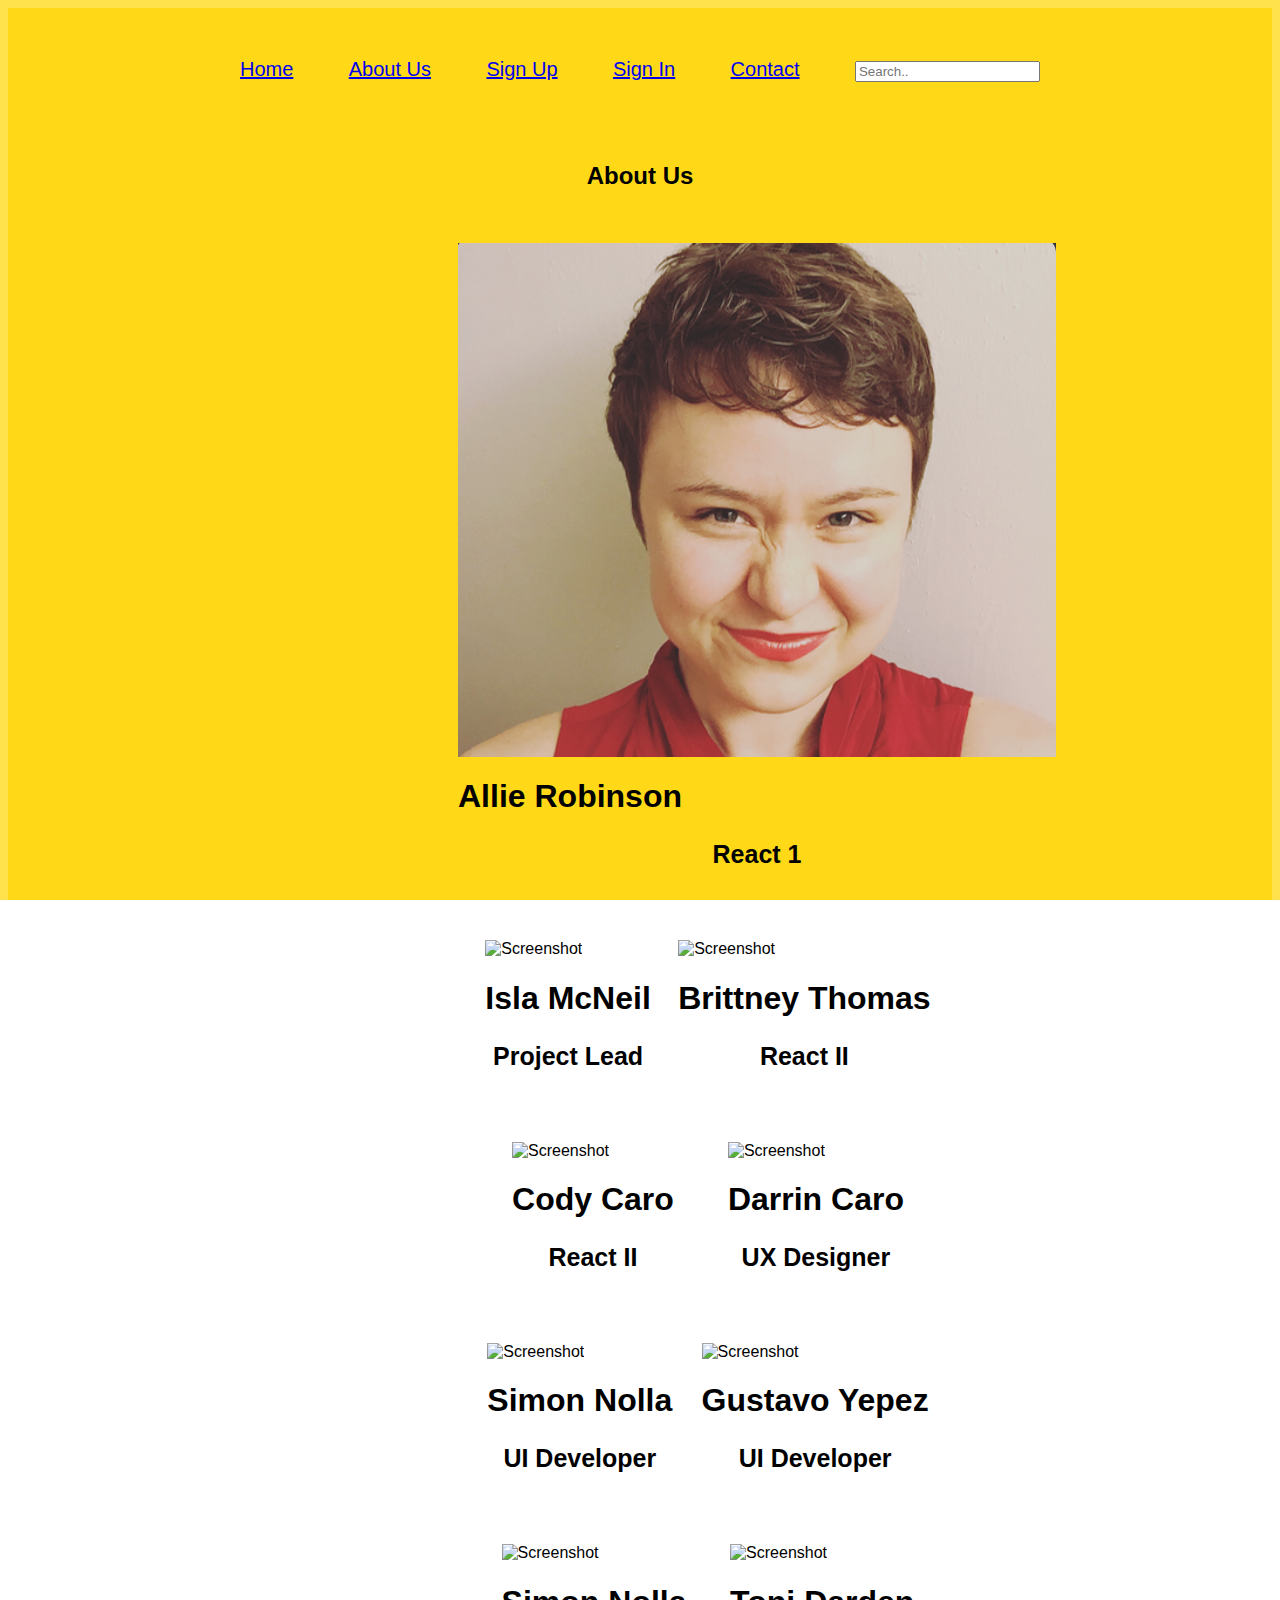
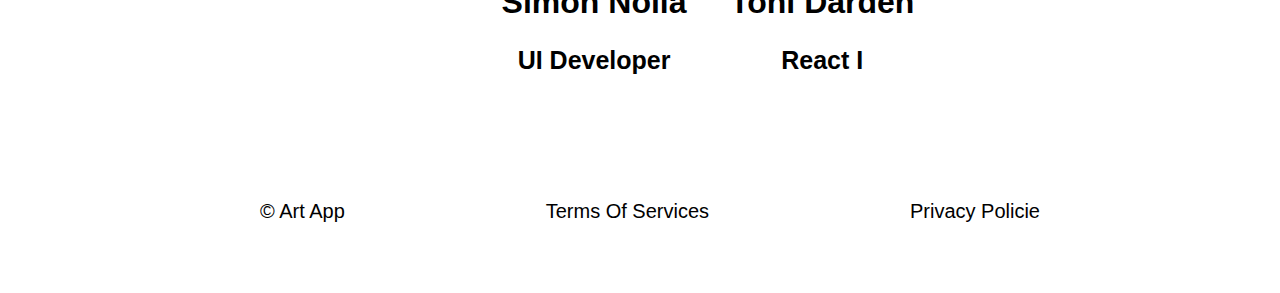
==== about.html @ 2c4e37aa "almost done with about" ====
<html lang="en">
<head>
  <meta charset="utf-8">

  <title>User_Interface</title>

  <link href="https://fonts.googleapis.com/css?family=Russo+One|Ubuntu" rel="stylesheet">
  <link href="less/about.less" rel="stylesheet">
  <link href="#" rel="stylesheet">
  <meta name="viewport" content="width=device-width, initial-scale=1.0">

</head>
<body>
    <div class="desktop-container">
      <button class="dropbtn">Dropdown</button>
          <nav class="nav-flex-container">
            <a href="index.html">Home</a>
            <a href="#">About Us</a>
            <a href="#">Sign Up</a>
            <a href="#">Sign In</a>
            <a href="#">Contact</a>
            <input type="text" placeholder="Search..">
          </nav>
        </div>
    </div>
    <h2>About Us</h2>
     <h4>Art App</h4> 
        <section class="middle">
          <div class="Allie">
            <img src="img/alie.png" alt="Screenshot">
            <h1>Allie Robinson</h1>
            <h3>React 1</h3>
            <p></p>
          </div>

          <div class="Isla">
                <img src="" alt="Screenshot">
                <h1>Isla McNeil</h1>
                <h3>Project Lead</h3>
                <p></p>
            </div>

          <div class="Brittney">
                <img src="" alt="Screenshot">
                <h1>Brittney Thomas</h1>
                <h3>React II</h3>
                <p></p>
            </div>

          <div class="Cody">
                <img src="" alt="Screenshot">
                <h1>Cody Caro</h1>
                <h3>React II</h3>
                <p></p>
            </div>

          <div class="Darrin">
                <img src="" alt="Screenshot">
                <h1>Darrin Caro</h1>
                <h3>UX Designer</h3>
                <p></p>
            </div>

          <div class="Simon">
                <img src="" alt="Screenshot">
                <h1>Simon Nolla</h1>
                <h3>UI Developer</h3>
                <p></p>
            </div>
            
          <div class="Gustavo">
                <img src="" alt="Screenshot">
                <h1>Gustavo Yepez</h1>
                <h3>UI Developer</h3>
                <p></p>
            </div>

          <div class="Simon">
                <img src="" alt="Screenshot">
                <h1>Simon Nolla</h1>
                <h3>UI Developer</h3>
                <p></p>
            </div>
            
          <div class="Toni">
                <img src="" alt="Screenshot">
                <h1>Toni Darden</h1>
                <h3>React I</h3>
                <p></p>
            </div>    
        
        </section>
      <footer>
        <p>© Art App</p>
        <p>Terms Of Services</p>
        <p>Privacy Policie</p>
     </footer>
</body>
</html>
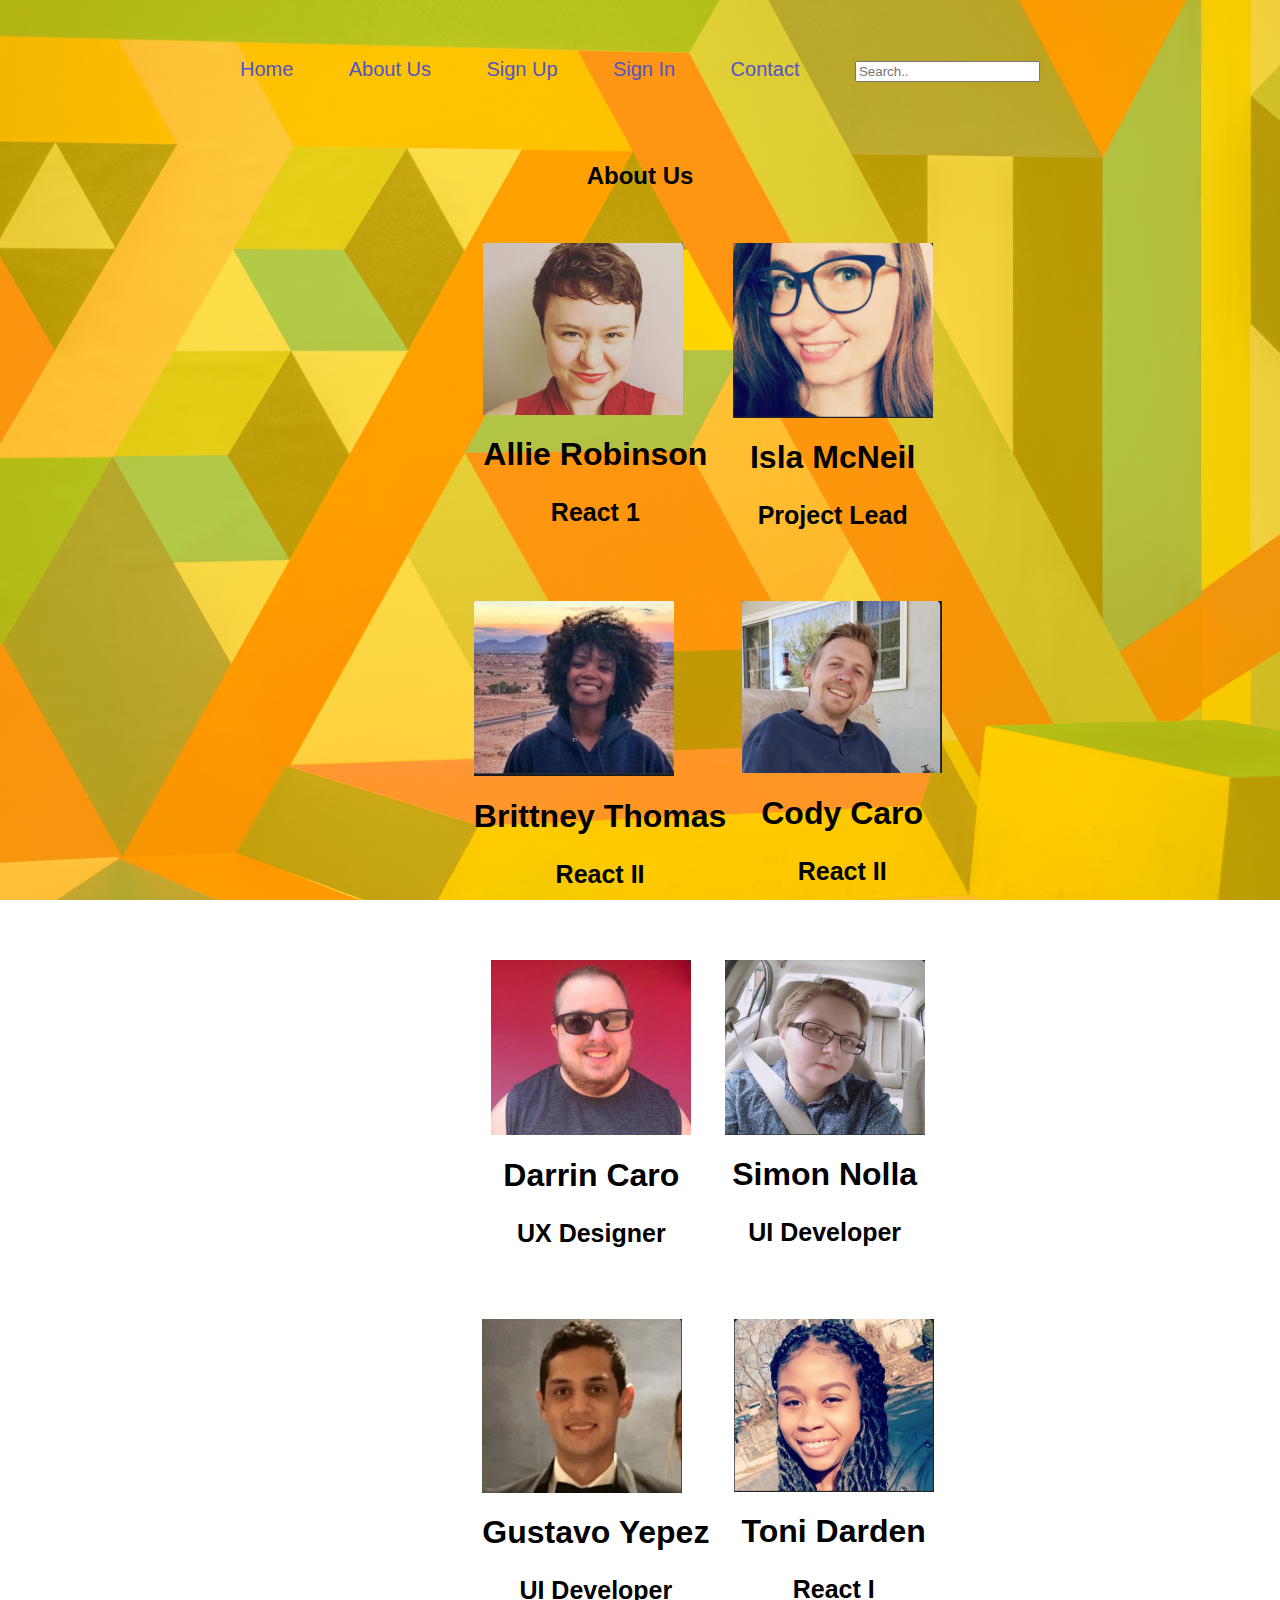
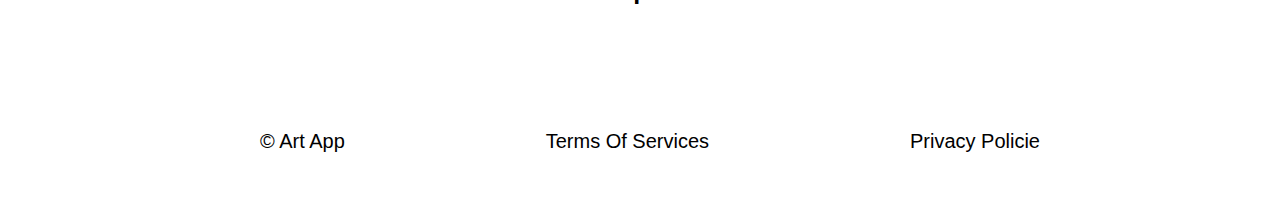
==== commit eb3d2fe4: "Merge 7ed59c88cc09183fde171a4d4304f2067bf13441 into 1fe2aeca694d00703e09e47107416601e2ceb6ff" ====
--- a/about.html
+++ b/about.html
@@ -34,56 +34,49 @@
           </div>
 
           <div class="Isla">
-                <img src="" alt="Screenshot">
+                <img src="img/isla.png" alt="Screenshot">
                 <h1>Isla McNeil</h1>
                 <h3>Project Lead</h3>
                 <p></p>
             </div>
 
           <div class="Brittney">
-                <img src="" alt="Screenshot">
+                <img src="img/brittney.png" alt="Screenshot">
                 <h1>Brittney Thomas</h1>
                 <h3>React II</h3>
                 <p></p>
             </div>
 
           <div class="Cody">
-                <img src="" alt="Screenshot">
+                <img src="img/cody.png" alt="Screenshot">
                 <h1>Cody Caro</h1>
                 <h3>React II</h3>
                 <p></p>
             </div>
 
           <div class="Darrin">
-                <img src="" alt="Screenshot">
+                <img src="img/darrin.png" alt="Screenshot">
                 <h1>Darrin Caro</h1>
                 <h3>UX Designer</h3>
                 <p></p>
             </div>
 
           <div class="Simon">
-                <img src="" alt="Screenshot">
+                <img src="img/simon.png" alt="Screenshot">
                 <h1>Simon Nolla</h1>
                 <h3>UI Developer</h3>
                 <p></p>
             </div>
             
           <div class="Gustavo">
-                <img src="" alt="Screenshot">
+                <img src="img/gus.png" alt="Screenshot">
                 <h1>Gustavo Yepez</h1>
                 <h3>UI Developer</h3>
                 <p></p>
             </div>
 
-          <div class="Simon">
-                <img src="" alt="Screenshot">
-                <h1>Simon Nolla</h1>
-                <h3>UI Developer</h3>
-                <p></p>
-            </div>
-            
           <div class="Toni">
-                <img src="" alt="Screenshot">
+                <img src="img/toni.png" alt="Screenshot">
                 <h1>Toni Darden</h1>
                 <h3>React I</h3>
                 <p></p>
